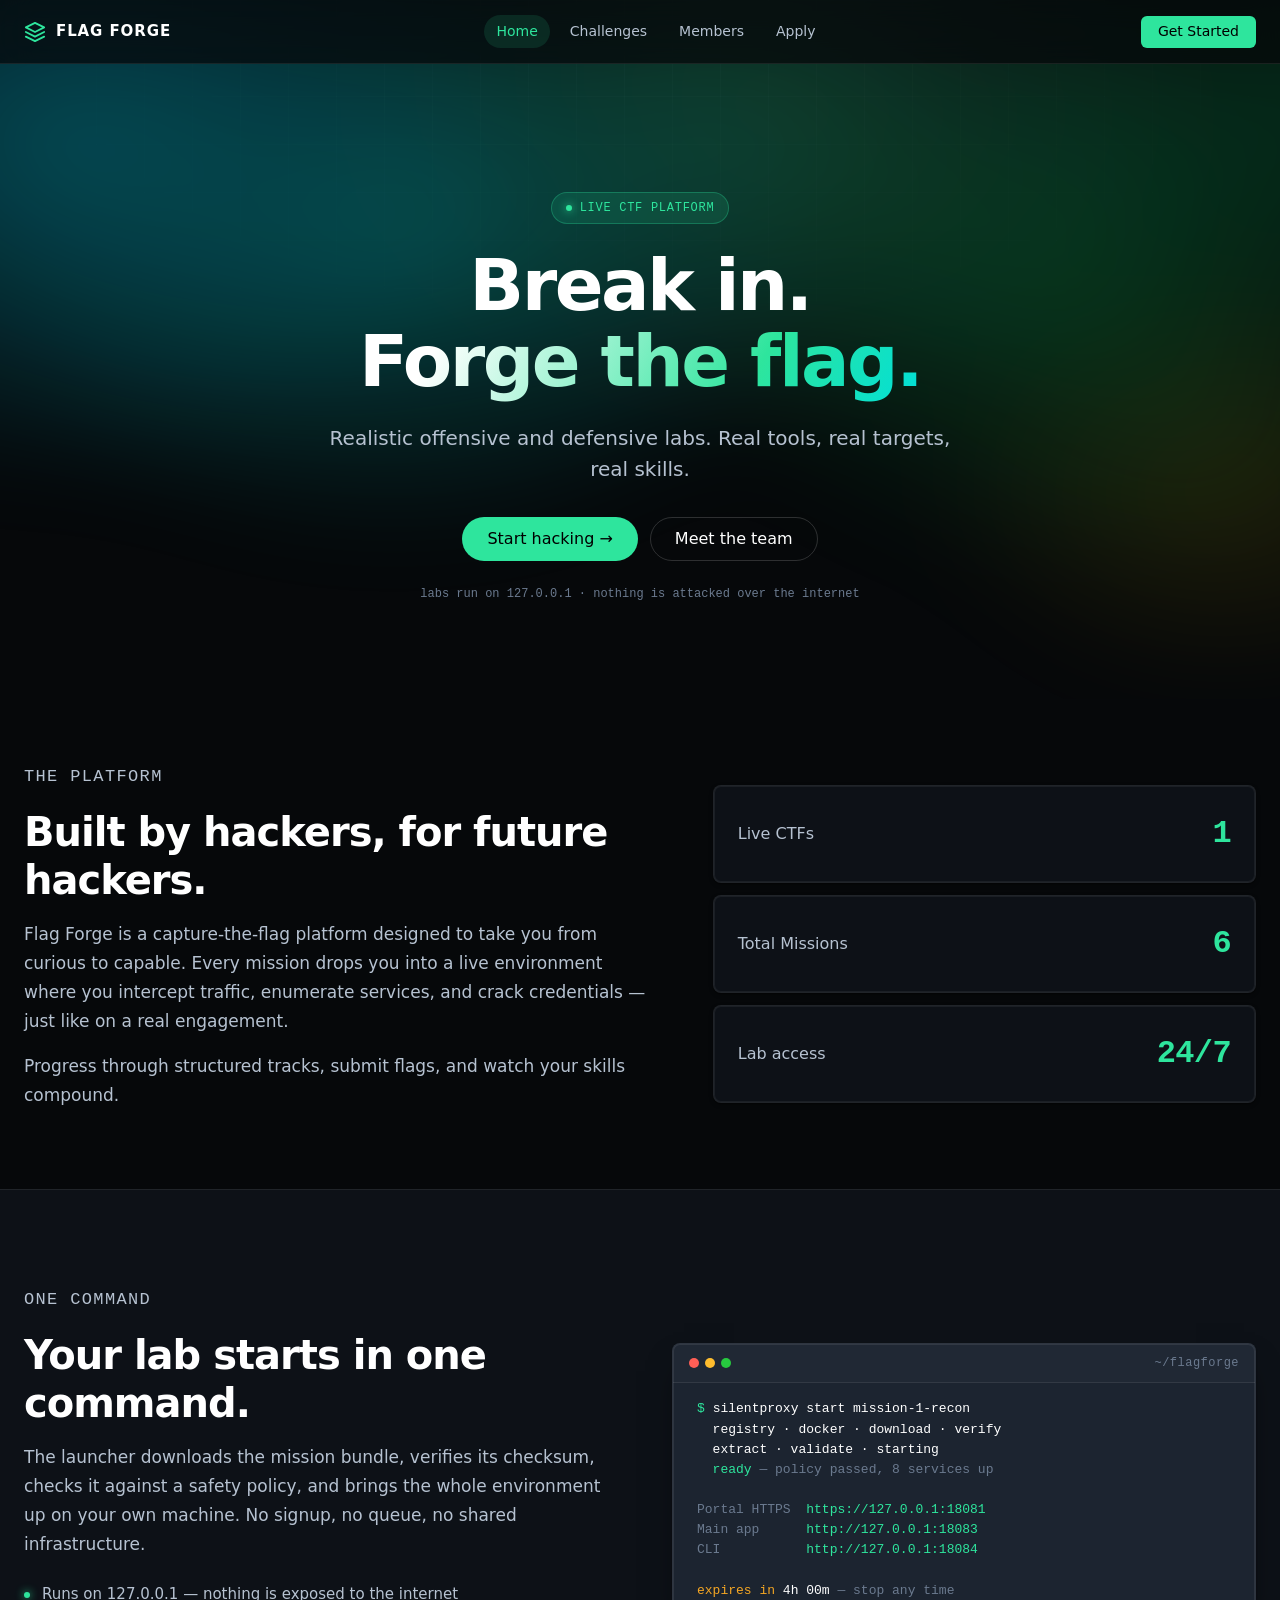
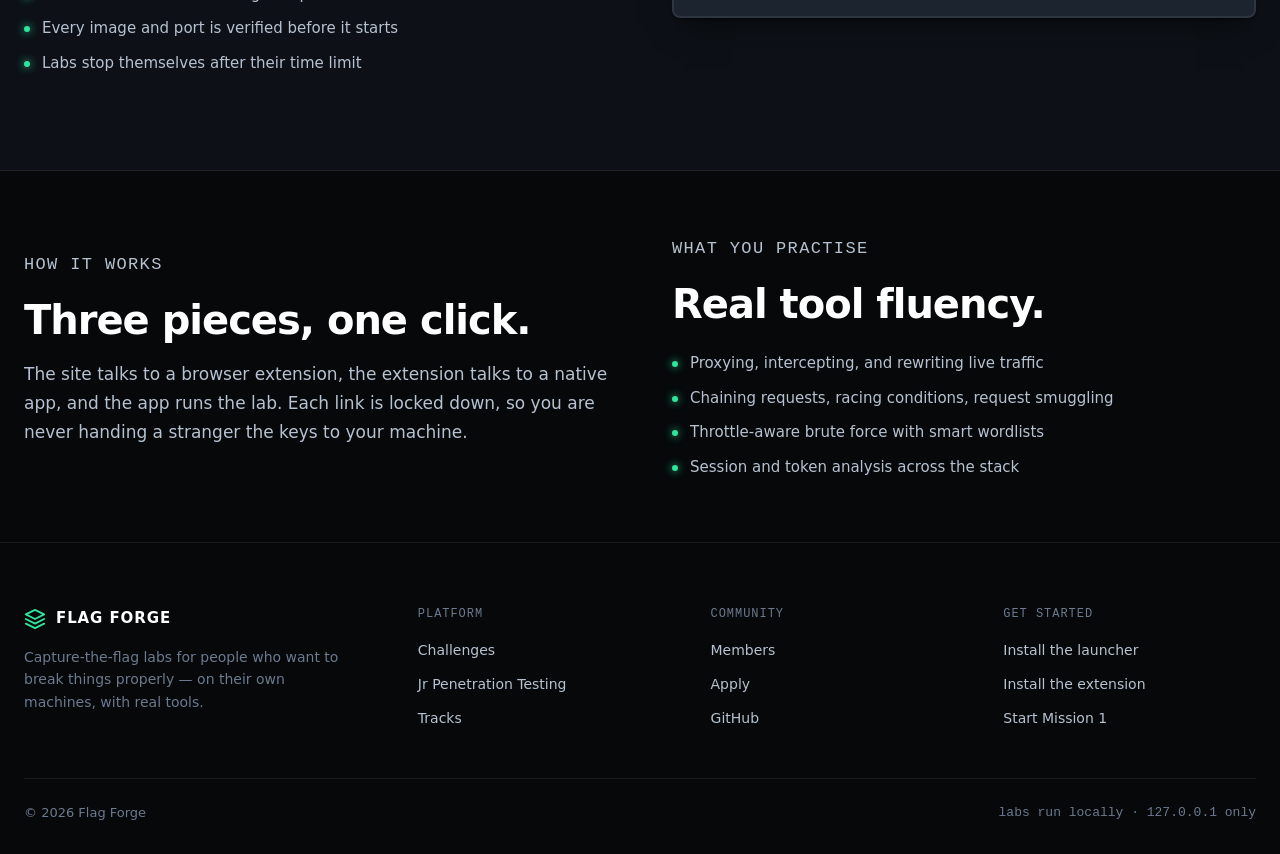
==== docs/index.html @ e2c52ddb "Redesign the site on a Vercel-inspired dark design system Visual rework of the Flag Forge website ar" ====
<!DOCTYPE html>
<html lang="en">
<head>
	<meta charset="UTF-8">
	<meta name="viewport" content="width=device-width, initial-scale=1">
	<meta http-equiv="Content-Security-Policy" content="default-src 'self'; script-src 'self'; style-src 'self'; img-src 'self' data: https://github.com https://avatars.githubusercontent.com https://images.unsplash.com; connect-src 'self'; base-uri 'none'; form-action 'none'; object-src 'none'">
	<meta name="description" content="Flag Forge — realistic offensive and defensive security labs. Real tools, real targets, real skills.">
	<title>Flag Forge · Master Cybersecurity</title>
	<link rel="icon" href="assets/favicon.svg" type="image/svg+xml">
	<link rel="stylesheet" href="style.css">
</head>
<body>
	<input type="checkbox" id="nav-open" class="nav-checkbox" hidden>
	<div class="bg-grid"></div>

	<nav class="navbar">
		<a href="index.html" class="nav-logo">
			<svg width="22" height="22" viewBox="0 0 24 24" fill="none" stroke="var(--accent)" stroke-width="2" stroke-linecap="round" stroke-linejoin="round" aria-hidden="true"><path d="M12 2L2 7l10 5 10-5-10-5zM2 17l10 5 10-5M2 12l10 5 10-5"/></svg>
			FLAG FORGE
		</a>
		<div class="nav-links">
			<a href="index.html" class="active">Home</a>
			<a href="challenges.html">Challenges</a>
			<a href="members.html">Members</a>
			<a href="apply.html">Apply</a>
		</div>
		<div class="nav-actions">
			<a href="challenges.html" class="btn-primary small nav-cta">Get Started</a>
			<label for="nav-open" class="nav-toggle" aria-label="Toggle navigation"><span></span></label>
		</div>
	</nav>

	<div class="nav-mobile">
		<a href="index.html" class="active">Home</a>
		<a href="challenges.html">Challenges</a>
		<a href="members.html">Members</a>
		<a href="apply.html">Apply</a>
		<a href="challenges.html" class="btn-primary">Get Started</a>
	</div>

	<header class="hero-section">
		<div class="mesh-gradient" aria-hidden="true"></div>
		<div class="container">
			<div class="hero-content">
				<span class="hero-badge"><span class="live-dot animate" aria-hidden="true"></span>LIVE CTF PLATFORM</span>
				<h1 class="hero-title">
					Break in.<br>
					<span class="text-gradient">Forge the flag.</span>
				</h1>
				<p class="hero-subtitle">
					Realistic offensive and defensive labs. Real tools, real targets, real skills.
				</p>
				<div class="hero-buttons">
					<a href="challenges.html" class="btn-primary">Start hacking →</a>
					<a href="members.html" class="btn-secondary">Meet the team</a>
				</div>
				<p class="hero-note">labs run on 127.0.0.1 · nothing is attacked over the internet</p>
			</div>
		</div>
	</header>

	<section class="section">
		<div class="container">
			<div class="about-grid">
				<div class="about-text">
					<p class="eyebrow">THE PLATFORM</p>
					<h2>Built by hackers, for future hackers.</h2>
					<p>Flag Forge is a capture-the-flag platform designed to take you from curious to capable. Every mission drops you into a live environment where you intercept traffic, enumerate services, and crack credentials — just like on a real engagement.</p>
					<p>Progress through structured tracks, submit flags, and watch your skills compound.</p>
				</div>
				<div class="about-stats">
					<div class="stat-box">
						<span class="stat-label">Live CTFs</span>
						<span class="stat-value" id="stat-ctfs">—</span>
					</div>
					<div class="stat-box">
						<span class="stat-label">Total Missions</span>
						<span class="stat-value" id="stat-missions">—</span>
					</div>
					<div class="stat-box">
						<span class="stat-label">Lab access</span>
						<span class="stat-value">24/7</span>
					</div>
				</div>
			</div>
		</div>
	</section>

	<section class="showcase-band">
		<div class="container">
			<div class="showcase-grid">
				<div class="showcase-copy">
					<p class="eyebrow">ONE COMMAND</p>
					<h2>Your lab starts in one command.</h2>
					<p>The launcher downloads the mission bundle, verifies its checksum, checks it against a safety policy, and brings the whole environment up on your own machine. No signup, no queue, no shared infrastructure.</p>
					<ul class="feature-list">
						<li>Runs on 127.0.0.1 — nothing is exposed to the internet</li>
						<li>Every image and port is verified before it starts</li>
						<li>Labs stop themselves after their time limit</li>
					</ul>
				</div>
				<div class="terminal">
					<div class="terminal-header">
						<div class="terminal-dots" aria-hidden="true"><i></i><i></i><i></i></div>
						<span class="terminal-title">~/flagforge</span>
					</div>
					<div class="terminal-body">
						<span class="terminal-line"><span class="p">$</span> <span class="cmd">silentproxy start mission-1-recon</span></span>
						<span class="terminal-line out">  registry · docker · download · verify</span>
						<span class="terminal-line out">  extract · validate · starting</span>
						<span class="terminal-line"><span class="ok">  ready</span> <span class="out">— policy passed, 8 services up</span></span>
						<span class="terminal-line">&nbsp;</span>
						<span class="terminal-line"><span class="out">Portal HTTPS</span>  <span class="ok">https://127.0.0.1:18081</span></span>
						<span class="terminal-line"><span class="out">Main app</span>      <span class="ok">http://127.0.0.1:18083</span></span>
						<span class="terminal-line"><span class="out">CLI</span>           <span class="ok">http://127.0.0.1:18084</span></span>
						<span class="terminal-line">&nbsp;</span>
						<span class="terminal-line"><span class="warn">expires in</span> <span class="cmd">4h 00m</span> <span class="out">— stop any time</span></span>
					</div>
				</div>
			</div>
		</div>
	</section>

	<section class="section">
		<div class="container">
			<div class="feature-band">
				<div class="feature-copy">
					<p class="eyebrow">HOW IT WORKS</p>
					<h2>Three pieces, one click.</h2>
					<p>The site talks to a browser extension, the extension talks to a native app, and the app runs the lab. Each link is locked down, so you are never handing a stranger the keys to your machine.</p>
				</div>
				<div class="feature-copy">
					<p class="eyebrow">WHAT YOU PRACTISE</p>
					<h2>Real tool fluency.</h2>
					<ul class="feature-list">
						<li>Proxying, intercepting, and rewriting live traffic</li>
						<li>Chaining requests, racing conditions, request smuggling</li>
						<li>Throttle-aware brute force with smart wordlists</li>
						<li>Session and token analysis across the stack</li>
					</ul>
				</div>
			</div>
		</div>
	</section>

	<footer class="footer">
		<div class="container">
			<div class="footer-grid">
				<div class="footer-brand">
					<a href="index.html" class="nav-logo">
						<svg width="22" height="22" viewBox="0 0 24 24" fill="none" stroke="var(--accent)" stroke-width="2" stroke-linecap="round" stroke-linejoin="round" aria-hidden="true"><path d="M12 2L2 7l10 5 10-5-10-5zM2 17l10 5 10-5M2 12l10 5 10-5"/></svg>
						FLAG FORGE
					</a>
					<p>Capture-the-flag labs for people who want to break things properly — on their own machines, with real tools.</p>
				</div>
				<div class="footer-col">
					<h4>Platform</h4>
					<ul class="footer-links">
						<li><a href="challenges.html">Challenges</a></li>
						<li><a href="jr-pentest.html">Jr Penetration Testing</a></li>
						<li><a href="challenges.html#tracks">Tracks</a></li>
					</ul>
				</div>
				<div class="footer-col">
					<h4>Community</h4>
					<ul class="footer-links">
						<li><a href="members.html">Members</a></li>
						<li><a href="apply.html">Apply</a></li>
						<li><a href="https://github.com/FlagForge-CTF" target="_blank" rel="noopener noreferrer">GitHub</a></li>
					</ul>
				</div>
				<div class="footer-col">
					<h4>Get started</h4>
					<ul class="footer-links">
						<li><a href="challenges.html">Install the launcher</a></li>
						<li><a href="challenges.html">Install the extension</a></li>
						<li><a href="challenges.html">Start Mission 1</a></li>
					</ul>
				</div>
			</div>
			<div class="footer-bottom">
				<span>© 2026 Flag Forge</span>
				<span class="mono">labs run locally · 127.0.0.1 only</span>
			</div>
		</div>
	</footer>

	<script src="js/home.js"></script>
</body>
</html>
---- docs/style.css ----
/* ==========================================================================
   FLAG FORGE — design system
   See docs/DESIGN.md for the full specification.
   Dark, Vercel-inspired developer-platform language.
   ========================================================================== */

/* ==========================================================================
   1. TOKENS
   ========================================================================== */
:root {
	/* ── Surfaces (four-step ladder) ───────────────────────────── */
	--canvas: #06080a;
	--surface: #0d1117;
	--surface-2: #161b22;
	--surface-3: #1c2430;
	--hairline: rgba(255, 255, 255, 0.08);
	--hairline-strong: rgba(255, 255, 255, 0.16);

	/* ── Text ───────────────────────────────────────────────────── */
	--ink: #ffffff;
	--body: #b6c2d1;
	--mute: #6b7a8f;

	/* ── Brand ─────────────────────────────────────────────────── */
	--accent: #2ee59d;
	--accent-deep: #00c853;
	--accent-soft: rgba(46, 229, 157, 0.12);
	--accent-glow: 0 0 24px rgba(46, 229, 157, 0.35);

	/* ── Gradient stops (hero scale only) ──────────────────────── */
	--g-cyan: #00b8d4;
	--g-teal: #00dfd8;
	--g-green: #2ee59d;
	--g-deep: #00c853;
	--g-lime: #00e676;
	--g-amber: #ffd600;

	/* ── Semantic ──────────────────────────────────────────────── */
	--success: #2ee59d;
	--warning: #f5a623;
	--danger: #ff5c6c;
	--danger-soft: rgba(255, 92, 108, 0.12);
	--link: #00dfd8;

	/* ── Type ──────────────────────────────────────────────────── */
	--font-sans: 'Inter', system-ui, -apple-system, 'Segoe UI', Roboto, sans-serif;
	--font-mono: 'JetBrains Mono', ui-monospace, SFMono-Regular, Menlo, Monaco, Consolas, monospace;

	/* ── Radius ────────────────────────────────────────────────── */
	--r-xs: 4px;
	--r-sm: 6px;
	--r-md: 8px;
	--r-lg: 12px;
	--r-xl: 16px;
	--r-pill: 100px;
	--r-full: 9999px;

	/* ── Spacing (4px base) ────────────────────────────────────── */
	--sp-1: 4px;
	--sp-2: 8px;
	--sp-3: 12px;
	--sp-4: 16px;
	--sp-6: 24px;
	--sp-8: 32px;
	--sp-10: 40px;
	--sp-12: 48px;
	--sp-16: 64px;
	--sp-24: 96px;
	--sp-32: 128px;

	/* ── Elevation (stacked, never a single drop) ──────────────── */
	--sh-1: inset 0 0 0 1px rgba(255, 255, 255, 0.06);
	--sh-2: inset 0 0 0 1px rgba(255, 255, 255, 0.06), 0 1px 1px rgba(0, 0, 0, 0.4), 0 2px 4px rgba(0, 0, 0, 0.3);
	--sh-3: inset 0 0 0 1px rgba(255, 255, 255, 0.07), 0 2px 2px rgba(0, 0, 0, 0.35), 0 8px 16px -8px rgba(0, 0, 0, 0.5);
	--sh-4: inset 0 0 0 1px rgba(255, 255, 255, 0.08), 0 2px 2px rgba(0, 0, 0, 0.35), 0 16px 32px -12px rgba(0, 0, 0, 0.6);
	--sh-5: inset 0 0 0 1px rgba(255, 255, 255, 0.1), 0 4px 4px rgba(0, 0, 0, 0.4), 0 24px 48px -16px rgba(0, 0, 0, 0.7);

	--ease: cubic-bezier(0.4, 0, 0.2, 1);
	--nav-h: 64px;
}

/* ==========================================================================
   2. RESET & BASE
   ========================================================================== */
* { box-sizing: border-box; margin: 0; padding: 0; }

html { scroll-behavior: smooth; scroll-padding-top: calc(var(--nav-h) + 24px); }

body {
	font-family: var(--font-sans);
	background: var(--canvas);
	color: var(--ink);
	font-size: 16px;
	line-height: 1.5;
	-webkit-font-smoothing: antialiased;
	-moz-osx-font-smoothing: grayscale;
	overflow-x: hidden;
}

img { max-width: 100%; display: block; }
a { color: var(--link); text-decoration: none; }
button { font: inherit; color: inherit; cursor: pointer; }
h1, h2, h3, h4 { font-weight: 600; letter-spacing: -0.02em; line-height: 1.2; }
::selection { background: var(--accent); color: #000; }

:focus-visible {
	outline: 2px solid var(--accent);
	outline-offset: 2px;
	border-radius: var(--r-xs);
}

/* ==========================================================================
   3. ATMOSPHERE — grid veil + mesh gradient
   ========================================================================== */
.bg-grid {
	position: fixed;
	inset: 0;
	z-index: -2;
	pointer-events: none;
	background-image:
		linear-gradient(rgba(255, 255, 255, 0.022) 1px, transparent 1px),
		linear-gradient(90deg, rgba(255, 255, 255, 0.022) 1px, transparent 1px);
	background-size: 48px 48px;
	mask-image: radial-gradient(ellipse 80% 60% at 50% 0%, #000 0%, transparent 78%);
	-webkit-mask-image: radial-gradient(ellipse 80% 60% at 50% 0%, #000 0%, transparent 78%);
}

/* The site's only decorative system. Layered radials, blurred, hero scale only. */
.mesh-gradient {
	position: absolute;
	inset: -20% -10% auto -10%;
	height: 130%;
	z-index: -1;
	pointer-events: none;
	filter: blur(48px);
	opacity: 0.55;
	background:
		radial-gradient(48% 55% at 12% 30%, rgba(0, 184, 212, 0.65) 0%, transparent 70%),
		radial-gradient(42% 48% at 34% 42%, rgba(0, 223, 216, 0.5) 0%, transparent 70%),
		radial-gradient(46% 52% at 58% 28%, rgba(46, 229, 157, 0.45) 0%, transparent 68%),
		radial-gradient(40% 46% at 78% 48%, rgba(0, 200, 83, 0.38) 0%, transparent 66%),
		radial-gradient(36% 44% at 94% 26%, rgba(0, 230, 118, 0.28) 0%, transparent 64%),
		radial-gradient(32% 40% at 88% 68%, rgba(255, 214, 0, 0.20) 0%, transparent 62%);
}

/* ==========================================================================
   4. LAYOUT
   ========================================================================== */
.container {
	width: 100%;
	max-width: 1400px;
	margin: 0 auto;
	padding: 0 var(--sp-6);
	position: relative;
	z-index: 2;
}

.section { padding: var(--sp-16) 0; position: relative; z-index: 2; }
.section-tight { padding: var(--sp-12) 0; position: relative; z-index: 2; }

.page-header {
	padding: calc(var(--nav-h) + var(--sp-24)) 0 var(--sp-16);
	position: relative;
	z-index: 2;
}
.page-header h1 { font-size: clamp(2.25rem, 5vw, 3.5rem); letter-spacing: -0.03em; margin-bottom: var(--sp-4); }
.page-header .lead { font-size: 1.125rem; color: var(--body); max-width: 720px; }

.landing-main { padding-bottom: var(--sp-24); }

.section-title {
	font-size: 1.5rem;
	letter-spacing: -0.02em;
	margin: var(--sp-16) 0 var(--sp-6);
}
.section-title:first-child { margin-top: 0; }

.apply-panel {
	max-width: 600px;
	margin: 0 auto;
	text-align: center;
}
.apply-note { margin-top: var(--sp-4); }

/* ==========================================================================
   5. TYPOGRAPHY HELPERS
   ========================================================================== */
.eyebrow {
	font-family: var(--font-mono);
	font-size: 0.75rem;
	letter-spacing: 0.08em;
	text-transform: uppercase;
	color: var(--accent);
	margin-bottom: var(--sp-4);
}

.lead { font-size: 1.125rem; color: var(--body); line-height: 1.55; }
.muted { color: var(--mute); }
.mono { font-family: var(--font-mono); }

.text-gradient {
	background: linear-gradient(120deg, #ffffff 15%, var(--accent) 70%, var(--g-teal) 100%);
	-webkit-background-clip: text;
	background-clip: text;
	-webkit-text-fill-color: transparent;
	color: transparent;
}

/* ==========================================================================
   6. NAVIGATION
   ========================================================================== */
.navbar {
	position: fixed;
	top: 0; left: 0; right: 0;
	height: var(--nav-h);
	display: flex;
	align-items: center;
	justify-content: space-between;
	gap: var(--sp-6);
	padding: 0 var(--sp-6);
	background: rgba(6, 8, 10, 0.72);
	-webkit-backdrop-filter: blur(16px);
	backdrop-filter: blur(16px);
	border-bottom: 1px solid var(--hairline);
	z-index: 1000;
}

.nav-logo {
	display: flex;
	align-items: center;
	gap: 10px;
	font-size: 0.9375rem;
	font-weight: 600;
	letter-spacing: 0.06em;
	color: var(--ink);
	text-decoration: none;
	white-space: nowrap;
}
.nav-logo svg { flex: none; }

.nav-links { display: flex; gap: var(--sp-2); align-items: center; }
.nav-links a {
	color: var(--body);
	font-size: 0.875rem;
	font-weight: 500;
	padding: 6px 12px;
	border-radius: var(--r-full);
	transition: color 0.2s var(--ease), background-color 0.2s var(--ease);
}
.nav-links a:hover { color: var(--ink); background: var(--surface-2); }
.nav-links a.active { color: var(--accent); background: var(--accent-soft); }

.nav-actions { display: flex; align-items: center; gap: var(--sp-2); }

/* Hamburger — hidden on desktop. The checkbox lives as a body-level sibling so the
   mobile panel can be toggled with CSS alone (the site ships no inline script). */
.nav-checkbox {
	position: absolute;
	width: 1px;
	height: 1px;
	opacity: 0;
	pointer-events: none;
}

.nav-toggle {
	display: none;
	width: 40px;
	height: 40px;
	align-items: center;
	justify-content: center;
	background: transparent;
	border: 1px solid var(--hairline-strong);
	border-radius: var(--r-sm);
	color: var(--ink);
	cursor: pointer;
}
.nav-toggle span {
	display: block;
	width: 16px;
	height: 1.5px;
	background: currentColor;
	position: relative;
	transition: transform 0.25s var(--ease), opacity 0.25s var(--ease);
}
.nav-toggle span::before,
.nav-toggle span::after {
	content: '';
	position: absolute;
	left: 0;
	width: 16px;
	height: 1.5px;
	background: currentColor;
	transition: transform 0.25s var(--ease), opacity 0.25s var(--ease);
}
.nav-toggle span::before { top: -5px; }
.nav-toggle span::after { top: 5px; }

.nav-checkbox:checked ~ .nav-mobile { display: block; }
body:has(.nav-checkbox:checked) .nav-toggle span { transform: rotate(45deg); }
body:has(.nav-checkbox:checked) .nav-toggle span::before { transform: translateY(5px) rotate(-90deg); }
body:has(.nav-checkbox:checked) .nav-toggle span::after { opacity: 0; }

.nav-mobile {
	display: none;
	position: fixed;
	inset: var(--nav-h) 0 auto 0;
	background: var(--canvas);
	border-bottom: 1px solid var(--hairline);
	padding: var(--sp-4) var(--sp-6) var(--sp-6);
	z-index: 999;
}
.nav-mobile.open { display: block; }
.nav-mobile a {
	display: block;
	padding: 14px 0;
	font-size: 1.125rem;
	font-weight: 500;
	color: var(--body);
	border-bottom: 1px solid var(--hairline);
}
.nav-mobile a:last-of-type { border-bottom: none; }
.nav-mobile a.active { color: var(--accent); }
.nav-mobile .btn-primary { margin-top: var(--sp-4); width: 100%; }

/* ==========================================================================
   7. BUTTONS
   ========================================================================== */
.btn-primary,
.btn-secondary,
.btn-ghost,
.btn-danger {
	display: inline-flex;
	align-items: center;
	justify-content: center;
	gap: 8px;
	font-weight: 500;
	border-radius: var(--r-pill);
	text-decoration: none;
	border: 1px solid transparent;
	transition: background-color 0.2s var(--ease), border-color 0.2s var(--ease),
		color 0.2s var(--ease), transform 0.2s var(--ease), box-shadow 0.2s var(--ease);
	white-space: nowrap;
}

.btn-primary {
	background: var(--accent);
	color: #000;
	padding: 0 var(--sp-6);
	height: 44px;
	font-size: 1rem;
}
.btn-primary:hover { transform: translateY(-2px); box-shadow: var(--accent-glow); }
.btn-primary:active { transform: translateY(0); }
.btn-primary:disabled {
	background: var(--surface-2);
	color: var(--mute);
	cursor: not-allowed;
	transform: none;
	box-shadow: none;
}

.btn-secondary {
	background: transparent;
	color: var(--ink);
	border-color: var(--hairline-strong);
	padding: 0 var(--sp-6);
	height: 44px;
	font-size: 1rem;
}
.btn-secondary:hover { background: var(--surface-2); border-color: var(--accent); }

.btn-ghost {
	background: var(--surface-2);
	color: var(--body);
	border-color: var(--hairline);
	padding: 0 var(--sp-4);
	height: 36px;
	font-size: 0.875rem;
	border-radius: var(--r-sm);
}
.btn-ghost:hover { background: var(--surface-3); color: var(--ink); border-color: var(--hairline-strong); }

.btn-danger {
	background: var(--danger-soft);
	color: var(--danger);
	border-color: rgba(255, 92, 108, 0.3);
	padding: 0 var(--sp-4);
	height: 36px;
	font-size: 0.875rem;
	border-radius: var(--r-sm);
}
.btn-danger:hover { background: rgba(255, 92, 108, 0.2); border-color: var(--danger); }

.btn-primary.small,
.btn-secondary.small {
	height: 32px;
	font-size: 0.875rem;
	padding: 0 var(--sp-4);
}

.nav-cta {
	height: 28px;
	padding: 0 var(--sp-2);
	font-size: 0.875rem;
	font-weight: 500;
	border-radius: var(--r-sm);
}

/* ==========================================================================
   8. BADGES
   ========================================================================== */
.badge {
	display: inline-flex;
	align-items: center;
	gap: 6px;
	background: var(--surface-2);
	color: var(--body);
	font-size: 0.75rem;
	font-weight: 500;
	padding: 4px 10px;
	border-radius: var(--r-full);
	border: 1px solid var(--hairline);
	white-space: nowrap;
}
.badge.accent { background: var(--accent-soft); color: var(--accent); border-color: rgba(46, 229, 157, 0.28); }
.badge.danger { background: var(--danger-soft); color: var(--danger); border-color: rgba(255, 92, 108, 0.28); }
.badge.muted { background: transparent; color: var(--mute); }
.badge.live { background: var(--accent-soft); color: var(--accent); border-color: rgba(46, 229, 157, 0.28); }

.live-dot {
	width: 6px;
	height: 6px;
	border-radius: 50%;
	background: var(--accent);
	box-shadow: 0 0 8px var(--accent);
	flex: none;
}
.live-dot.animate { animation: pulse 1.6s ease-in-out infinite; }

@keyframes pulse {
	0%, 100% { opacity: 1; transform: scale(1); }
	50% { opacity: 0.45; transform: scale(0.82); }
}

/* ==========================================================================
   9. HERO
   ========================================================================== */
.hero-section {
	position: relative;
	padding: calc(var(--nav-h) + var(--sp-32)) 0 var(--sp-24);
	overflow: hidden;
}

.hero-content {
	position: relative;
	z-index: 2;
	max-width: 860px;
	margin: 0 auto;
	text-align: center;
}

.hero-badge {
	display: inline-flex;
	align-items: center;
	gap: 8px;
	background: var(--accent-soft);
	border: 1px solid rgba(46, 229, 157, 0.28);
	color: var(--accent);
	font-family: var(--font-mono);
	font-size: 0.75rem;
	letter-spacing: 0.06em;
	padding: 6px 14px;
	border-radius: var(--r-full);
	margin-bottom: var(--sp-6);
}

.hero-title {
	font-size: clamp(2.75rem, 6vw, 4.5rem);
	font-weight: 600;
	line-height: 1.05;
	letter-spacing: -0.035em;
	margin-bottom: var(--sp-6);
}

.hero-subtitle {
	font-size: clamp(1.0625rem, 2vw, 1.25rem);
	color: var(--body);
	max-width: 640px;
	margin: 0 auto var(--sp-8);
	line-height: 1.55;
}

.hero-buttons {
	display: flex;
	gap: var(--sp-3);
	justify-content: center;
	flex-wrap: wrap;
}

.hero-note {
	margin-top: var(--sp-6);
	font-family: var(--font-mono);
	font-size: 0.75rem;
	color: var(--mute);
}

/* ==========================================================================
   10. TERMINAL MOCKUP
   ========================================================================== */
.terminal {
	background: var(--surface-3);
	border: 1px solid var(--hairline);
	border-radius: var(--r-md);
	box-shadow: var(--sh-4);
	overflow: hidden;
	font-family: var(--font-mono);
	font-size: 0.8125rem;
	line-height: 1.55;
}

.terminal-header {
	display: flex;
	align-items: center;
	justify-content: space-between;
	gap: var(--sp-3);
	padding: 10px var(--sp-4);
	border-bottom: 1px solid var(--hairline);
	background: rgba(255, 255, 255, 0.02);
}

.terminal-dots { display: flex; gap: 6px; }
.terminal-dots i {
	width: 10px; height: 10px;
	border-radius: 50%;
	display: block;
}
.terminal-dots i:nth-child(1) { background: #ff5f56; }
.terminal-dots i:nth-child(2) { background: #ffbd2e; }
.terminal-dots i:nth-child(3) { background: #27c93f; }

.terminal-title {
	font-size: 0.75rem;
	color: var(--mute);
	letter-spacing: 0.04em;
}

.terminal-body { padding: var(--sp-4) var(--sp-6); }
.terminal-line { display: block; white-space: pre-wrap; word-break: break-word; }
.terminal-line .p { color: var(--accent); }
.terminal-line .cmd { color: var(--ink); }
.terminal-line .out { color: var(--mute); }
.terminal-line .ok { color: var(--accent); }
.terminal-line .warn { color: var(--warning); }

/* ==========================================================================
   11. SECTIONS & CARDS
   ========================================================================== */
.about-grid {
	display: grid;
	grid-template-columns: 1.15fr 1fr;
	gap: var(--sp-16);
	align-items: center;
}
.about-text h2 { font-size: clamp(1.75rem, 3.5vw, 2.5rem); letter-spacing: -0.025em; margin-bottom: var(--sp-4); }
.about-text p { color: var(--body); font-size: 1.0625rem; line-height: 1.7; margin-bottom: var(--sp-4); }

.about-stats { display: grid; gap: var(--sp-3); }

.stat-box {
	background: var(--surface);
	border: 1px solid var(--hairline);
	border-radius: var(--r-md);
	box-shadow: var(--sh-2);
	padding: var(--sp-6);
	display: flex;
	justify-content: space-between;
	align-items: center;
	gap: var(--sp-4);
	transition: border-color 0.2s var(--ease), transform 0.2s var(--ease);
}
.stat-box:hover { border-color: rgba(46, 229, 157, 0.34); transform: translateX(4px); }
.stat-label { font-size: 1rem; color: var(--body); }
.stat-value {
	font-family: var(--font-mono);
	font-size: 2rem;
	font-weight: 600;
	color: var(--accent);
	letter-spacing: -0.02em;
}

/* Feature band — 2 columns, copy + visual. Sits inside a .section, so no own padding. */
.feature-band {
	display: grid;
	grid-template-columns: 1fr 1fr;
	gap: var(--sp-16);
	align-items: center;
	padding: 0;
	position: relative;
	z-index: 2;
}
.feature-copy h2 { font-size: clamp(1.75rem, 3.5vw, 2.5rem); letter-spacing: -0.025em; margin-bottom: var(--sp-4); }
.feature-copy p { color: var(--body); font-size: 1.0625rem; line-height: 1.7; margin-bottom: var(--sp-4); }

.feature-list { list-style: none; display: grid; gap: var(--sp-3); margin-top: var(--sp-6); }
.feature-list li {
	display: flex;
	gap: var(--sp-3);
	align-items: flex-start;
	color: var(--body);
	font-size: 0.9375rem;
}
.feature-list li::before {
	content: '';
	flex: none;
	width: 6px;
	height: 6px;
	margin-top: 9px;
	border-radius: 50%;
	background: var(--accent);
	box-shadow: 0 0 8px var(--accent);
}

/* Polarity-flipped band */
.showcase-band {
	background: var(--surface);
	border-top: 1px solid var(--hairline);
	border-bottom: 1px solid var(--hairline);
	padding: var(--sp-24) 0;
	position: relative;
	z-index: 2;
}
.showcase-grid {
	display: grid;
	grid-template-columns: 1fr 1fr;
	gap: var(--sp-16);
	align-items: center;
}
.showcase-copy h2 { font-size: clamp(1.75rem, 3.5vw, 2.5rem); letter-spacing: -0.025em; margin-bottom: var(--sp-4); }
.showcase-copy p { color: var(--body); font-size: 1.0625rem; line-height: 1.7; }

/* ==========================================================================
   12. CHALLENGE CARDS
   ========================================================================== */
.category-header {
	padding: var(--sp-6) var(--sp-8);
	border-radius: var(--r-md);
	margin: var(--sp-16) 0 var(--sp-6);
	background: var(--surface);
	border: 1px solid var(--hairline);
	border-left: 3px solid var(--accent);
}
.category-header:first-child { margin-top: 0; }
.category-header h2 { font-size: 1.5rem; margin-bottom: 6px; }
.category-header p { color: var(--body); font-size: 0.9375rem; }

.category-red { border-left-color: var(--danger); }
.category-red h2 { color: var(--danger); }
.category-blue { border-left-color: #3b82f6; }
.category-blue h2 { color: #60a5fa; }
.category-ai { border-left-color: #a855f7; }
.category-ai h2 { color: #c084fc; }
.category-jobs { border-left-color: var(--accent); }
.category-jobs h2 { color: var(--accent); }

.challenge-grid {
	display: grid;
	grid-template-columns: repeat(auto-fit, minmax(min(100%, 340px), 1fr));
	gap: var(--sp-6);
}

.challenge-card {
	display: flex;
	flex-direction: column;
	background: var(--surface);
	border: 1px solid var(--hairline);
	border-radius: var(--r-md);
	box-shadow: var(--sh-2);
	padding: var(--sp-8);
	text-decoration: none;
	color: var(--ink);
	transition: border-color 0.2s var(--ease), transform 0.2s var(--ease), box-shadow 0.2s var(--ease);
}
.challenge-card:hover {
	transform: translateY(-4px);
	border-color: rgba(46, 229, 157, 0.4);
	box-shadow: var(--sh-3), 0 0 24px rgba(46, 229, 157, 0.08);
}
.challenge-card.coming-soon { opacity: 0.55; cursor: not-allowed; }
.challenge-card.coming-soon:hover { transform: none; border-color: var(--hairline); box-shadow: var(--sh-2); }

.card-header {
	display: flex;
	justify-content: space-between;
	align-items: flex-start;
	gap: var(--sp-4);
	margin-bottom: var(--sp-4);
}
.card-header h3 { font-size: 1.375rem; letter-spacing: -0.02em; }
.card-desc { color: var(--body); font-size: 0.9375rem; line-height: 1.65; flex-grow: 1; margin-bottom: var(--sp-6); }
.card-footer {
	display: flex;
	justify-content: space-between;
	align-items: center;
	gap: var(--sp-4);
	border-top: 1px solid var(--hairline);
	padding-top: var(--sp-4);
	font-size: 0.8125rem;
	color: var(--mute);
	font-family: var(--font-mono);
}

/* ==========================================================================
   13. MEMBERS & CONTRIBUTORS
   ========================================================================== */
.members-grid {
	display: grid;
	grid-template-columns: repeat(auto-fit, minmax(min(100%, 220px), 1fr));
	gap: var(--sp-6);
}
.member-card {
	background: var(--surface);
	border: 1px solid var(--hairline);
	border-radius: var(--r-md);
	box-shadow: var(--sh-2);
	padding: var(--sp-8) var(--sp-6);
	text-align: center;
	text-decoration: none;
	color: var(--ink);
	transition: border-color 0.2s var(--ease), transform 0.2s var(--ease), box-shadow 0.2s var(--ease);
}
.member-card:hover { transform: translateY(-4px); border-color: var(--accent); box-shadow: var(--sh-3); }
.member-photo {
	width: 96px;
	height: 96px;
	border-radius: 50%;
	margin: 0 auto var(--sp-4);
	background-size: cover;
	background-position: center;
	background-color: var(--surface-2);
	border: 2px solid var(--hairline);
	transition: border-color 0.2s var(--ease), box-shadow 0.2s var(--ease);
}
.member-card:hover .member-photo { border-color: var(--accent); box-shadow: var(--accent-glow); }
.member-card h3 { font-size: 1.125rem; margin-bottom: 4px; }
.member-card p { color: var(--mute); font-size: 0.8125rem; margin: 0; }
.member-handle { font-family: var(--font-mono); font-size: 0.75rem; color: var(--mute); }

.contributors-grid {
	display: grid;
	grid-template-columns: repeat(auto-fit, minmax(min(100%, 200px), 1fr));
	gap: var(--sp-6);
}
.contributor-box {
	background: var(--surface);
	border: 1px solid var(--hairline);
	border-radius: var(--r-md);
	box-shadow: var(--sh-1);
	padding: var(--sp-6);
	text-align: center;
	transition: border-color 0.2s var(--ease), transform 0.2s var(--ease);
}
.contributor-box:hover { border-color: var(--accent); transform: translateY(-4px); }
.contributor-avatar {
	width: 72px; height: 72px;
	border-radius: 50%;
	margin: 0 auto var(--sp-4);
	border: 2px solid var(--hairline);
	background: var(--surface-2);
	transition: border-color 0.2s var(--ease), box-shadow 0.2s var(--ease);
}
.contributor-box:hover .contributor-avatar { border-color: var(--accent); box-shadow: var(--accent-glow); }
.contributor-box h3 { font-size: 1rem; margin: 0; }

.panel {
	background: var(--surface);
	border: 1px solid var(--hairline);
	border-radius: var(--r-lg);
	box-shadow: var(--sh-3);
	padding: var(--sp-8);
	min-width: 0;
}

/* ==========================================================================
   14. FORMS
   ========================================================================== */
.form-input {
	background: var(--surface-2);
	color: var(--ink);
	border: 1px solid var(--hairline-strong);
	border-radius: var(--r-sm);
	padding: 0 var(--sp-3);
	height: 40px;
	width: 100%;
	font-size: 0.875rem;
	transition: border-color 0.2s var(--ease), box-shadow 0.2s var(--ease);
}
.form-input::placeholder { color: var(--mute); }
.form-input:focus {
	outline: none;
	border-color: var(--accent);
	box-shadow: 0 0 0 3px var(--accent-soft);
}

/* ==========================================================================
   15. FOOTER
   ========================================================================== */
.footer {
	border-top: 1px solid var(--hairline);
	padding: var(--sp-16) 0 var(--sp-8);
	position: relative;
	z-index: 2;
}
.footer-grid {
	display: grid;
	grid-template-columns: 1.4fr repeat(3, 1fr);
	gap: var(--sp-10);
}
.footer-brand p { color: var(--mute); font-size: 0.875rem; line-height: 1.6; margin-top: var(--sp-4); max-width: 320px; }
.footer-col h4 {
	font-family: var(--font-mono);
	font-size: 0.75rem;
	font-weight: 400;
	letter-spacing: 0.08em;
	text-transform: uppercase;
	color: var(--mute);
	margin-bottom: var(--sp-4);
}
.footer-links { list-style: none; display: grid; gap: 10px; }
.footer-links a { color: var(--body); font-size: 0.875rem; transition: color 0.2s var(--ease); }
.footer-links a:hover { color: var(--accent); }

.footer-bottom {
	margin-top: var(--sp-12);
	padding-top: var(--sp-6);
	border-top: 1px solid var(--hairline);
	display: flex;
	justify-content: space-between;
	align-items: center;
	gap: var(--sp-4);
	flex-wrap: wrap;
	font-size: 0.8125rem;
	color: var(--mute);
}

.footer-note {
	margin-top: var(--sp-12);
	text-align: center;
	font-size: 0.8125rem;
	color: var(--mute);
}

.loading-note {
	padding: calc(var(--nav-h) + var(--sp-16)) 0;
	text-align: center;
	font-size: 0.9375rem;
}

/* ==========================================================================
   16. RESPONSIVE
   ========================================================================== */
@media (max-width: 1000px) {
	.about-grid,
	.feature-band,
	.showcase-grid { grid-template-columns: 1fr; gap: var(--sp-10); }
	.footer-grid { grid-template-columns: 1fr 1fr; gap: var(--sp-8); }
}

@media (max-width: 760px) {
	.nav-links { display: none; }
	.nav-actions .btn-primary { display: none; }
	.nav-toggle { display: inline-flex; }
	.container { padding: 0 var(--sp-4); }
	.section { padding: var(--sp-16) 0; }
	.hero-section { padding: calc(var(--nav-h) + var(--sp-16)) 0 var(--sp-16); }
	.challenge-card { padding: var(--sp-6); }
	.footer-grid { grid-template-columns: 1fr; }
	.footer-bottom { flex-direction: column; align-items: flex-start; }
}

@media (max-width: 480px) {
	.hero-buttons { flex-direction: column; align-items: stretch; }
	.hero-buttons .btn-primary,
	.hero-buttons .btn-secondary { width: 100%; }
}

/* ==========================================================================
   17. MOTION PREFERENCES
   ========================================================================== */
@media (prefers-reduced-motion: reduce) {
	html { scroll-behavior: auto; }
	*, *::before, *::after {
		animation-duration: 0.01ms !important;
		animation-iteration-count: 1 !important;
		transition-duration: 0.01ms !important;
	}
}
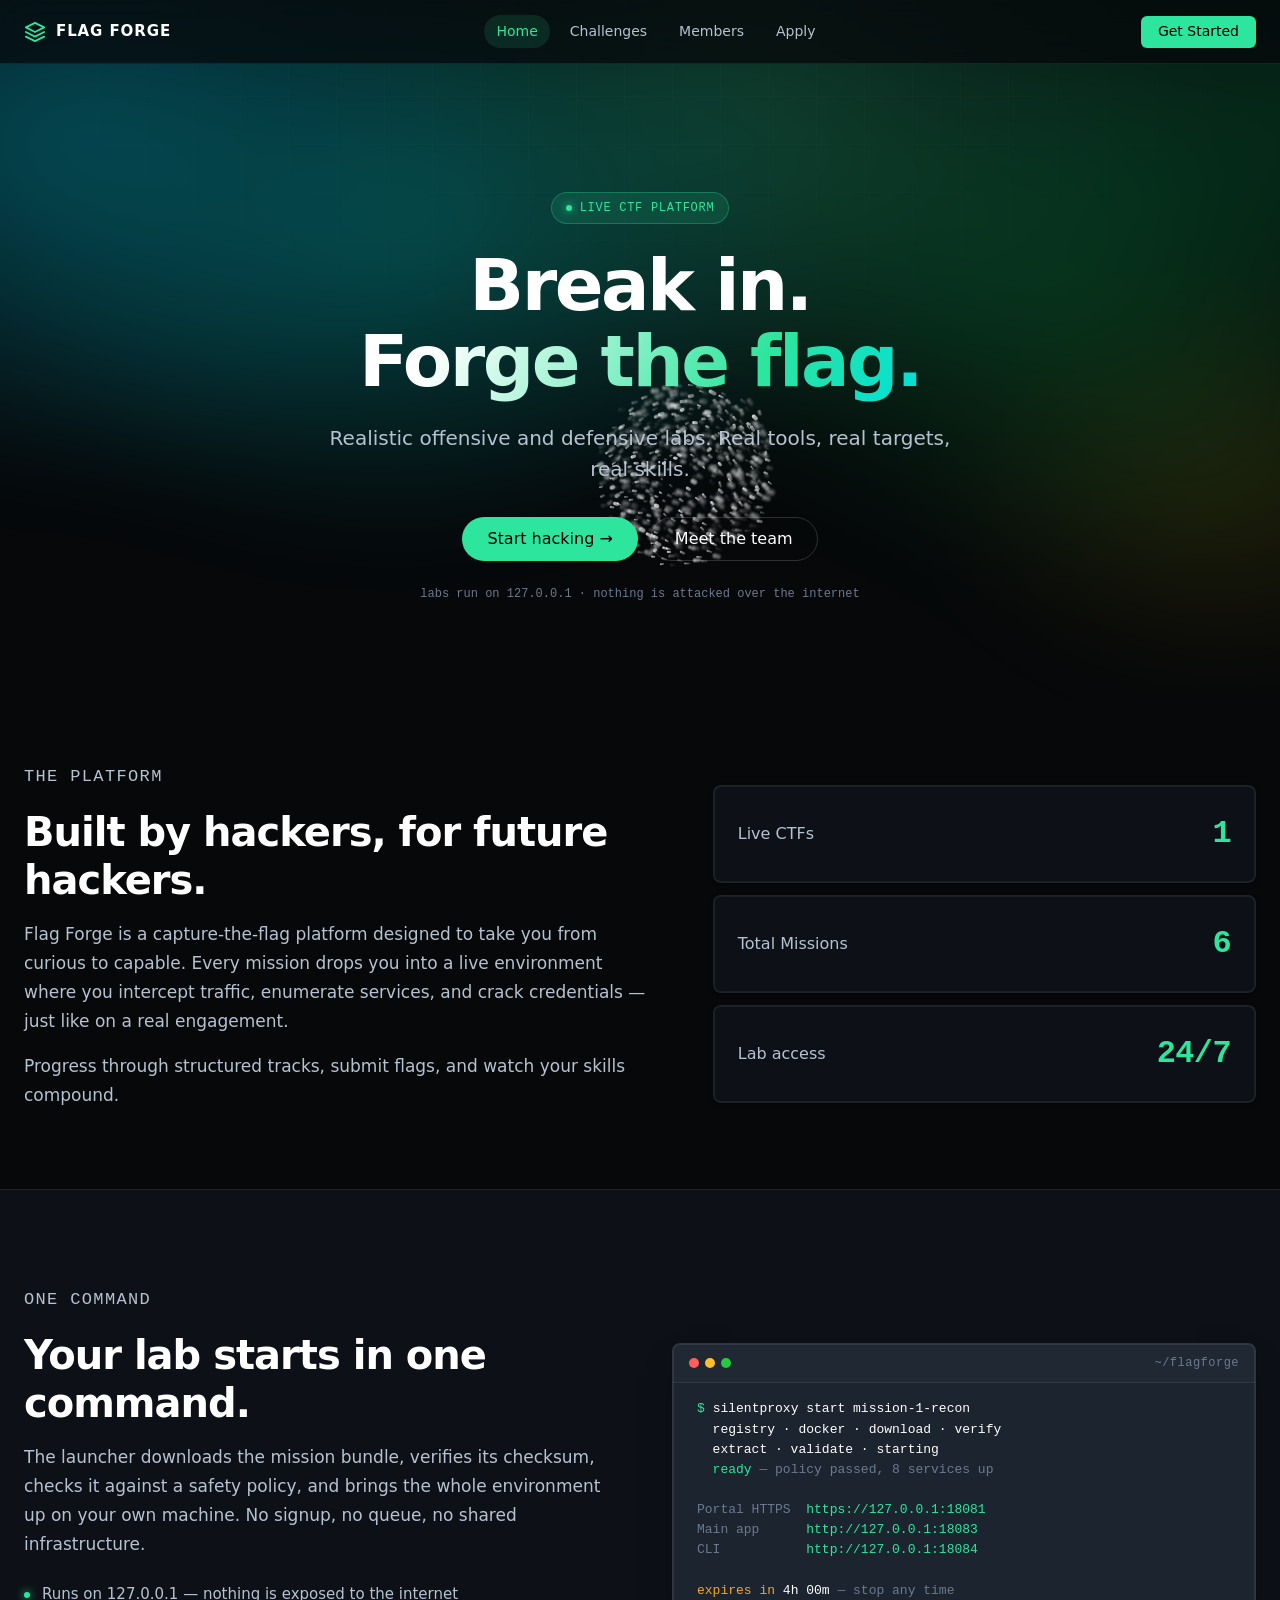
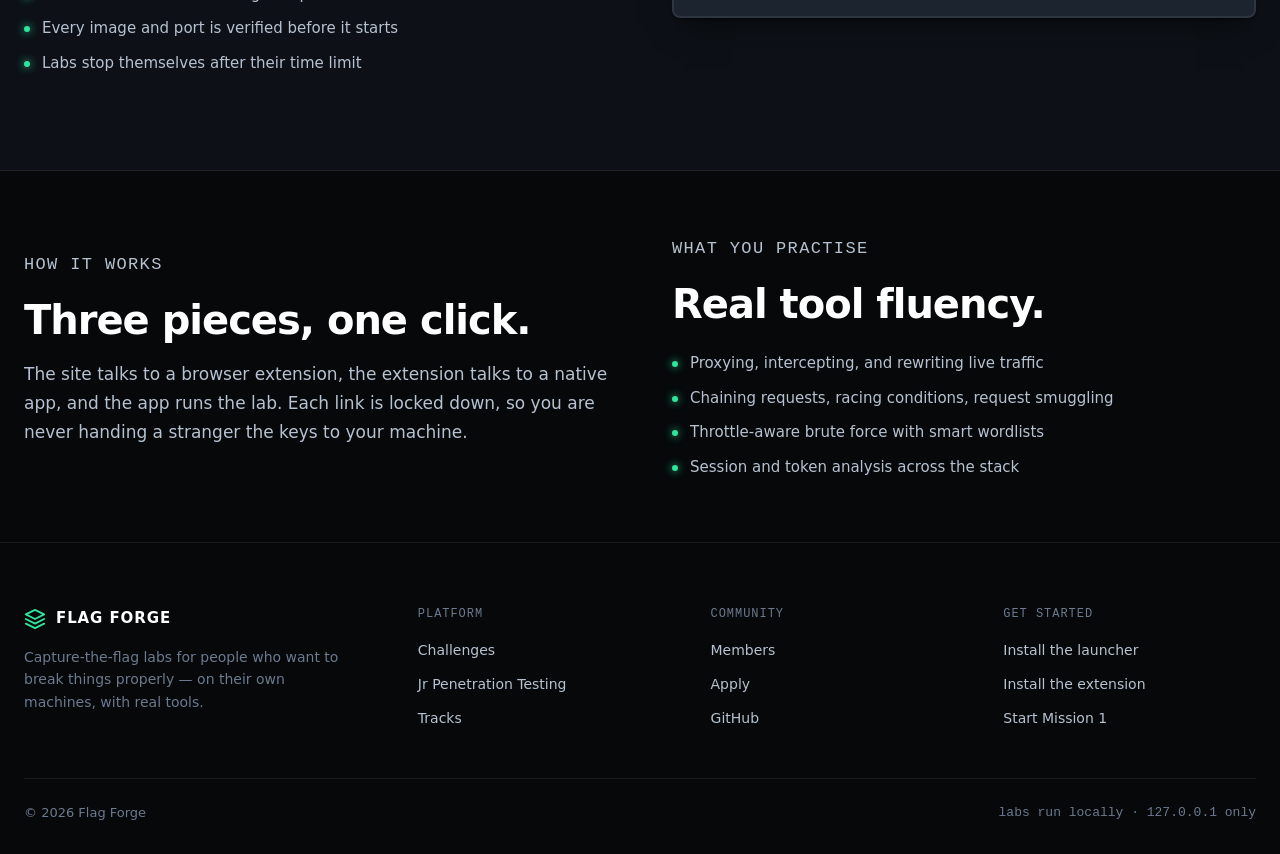
==== commit aeae09c5: "feat(site): add SwarmCursor particle animation to hero - New: docs/js/swarm-cursor.js (full WebGL2 p" ====
--- a/docs/index.html
+++ b/docs/index.html
@@ -3,7 +3,7 @@
 <head>
 	<meta charset="UTF-8">
 	<meta name="viewport" content="width=device-width, initial-scale=1">
-	<meta http-equiv="Content-Security-Policy" content="default-src 'self'; script-src 'self'; style-src 'self'; img-src 'self' data: https://github.com https://avatars.githubusercontent.com https://images.unsplash.com; connect-src 'self'; base-uri 'none'; form-action 'none'; object-src 'none'">
+	<meta http-equiv="Content-Security-Policy" content="default-src 'self'; script-src 'self'; style-src 'self'; img-src 'self' data:; connect-src 'self'; base-uri 'none'; form-action 'none'; object-src 'none'">
 	<meta name="description" content="Flag Forge — realistic offensive and defensive security labs. Real tools, real targets, real skills.">
 	<title>Flag Forge · Master Cybersecurity</title>
 	<link rel="icon" href="assets/favicon.svg" type="image/svg+xml">
@@ -39,6 +39,7 @@
 	</div>
 
 	<header class="hero-section">
+		<div class="swarm-cursor-container" aria-hidden="true"></div>
 		<div class="mesh-gradient" aria-hidden="true"></div>
 		<div class="container">
 			<div class="hero-content">
@@ -185,6 +186,8 @@
 		</div>
 	</footer>
 
+	<script src="js/swarm-cursor.js"></script>
+	<script src="js/swarm-init.js"></script>
 	<script src="js/home.js"></script>
 </body>
 </html>
--- a/docs/style.css
+++ b/docs/style.css
@@ -156,7 +156,6 @@
 }
 
 .section { padding: var(--sp-16) 0; position: relative; z-index: 2; }
-.section-tight { padding: var(--sp-12) 0; position: relative; z-index: 2; }
 
 .page-header {
 	padding: calc(var(--nav-h) + var(--sp-24)) 0 var(--sp-16);
@@ -445,6 +444,15 @@
 /* ==========================================================================
    9. HERO
    ========================================================================== */
+/* SwarmCursor container */
+.swarm-cursor-container {
+	position: absolute;
+	inset: 0;
+	z-index: 0;
+	overflow: hidden;
+	pointer-events: none;
+}
+
 .hero-section {
 	position: relative;
 	padding: calc(var(--nav-h) + var(--sp-32)) 0 var(--sp-24);
